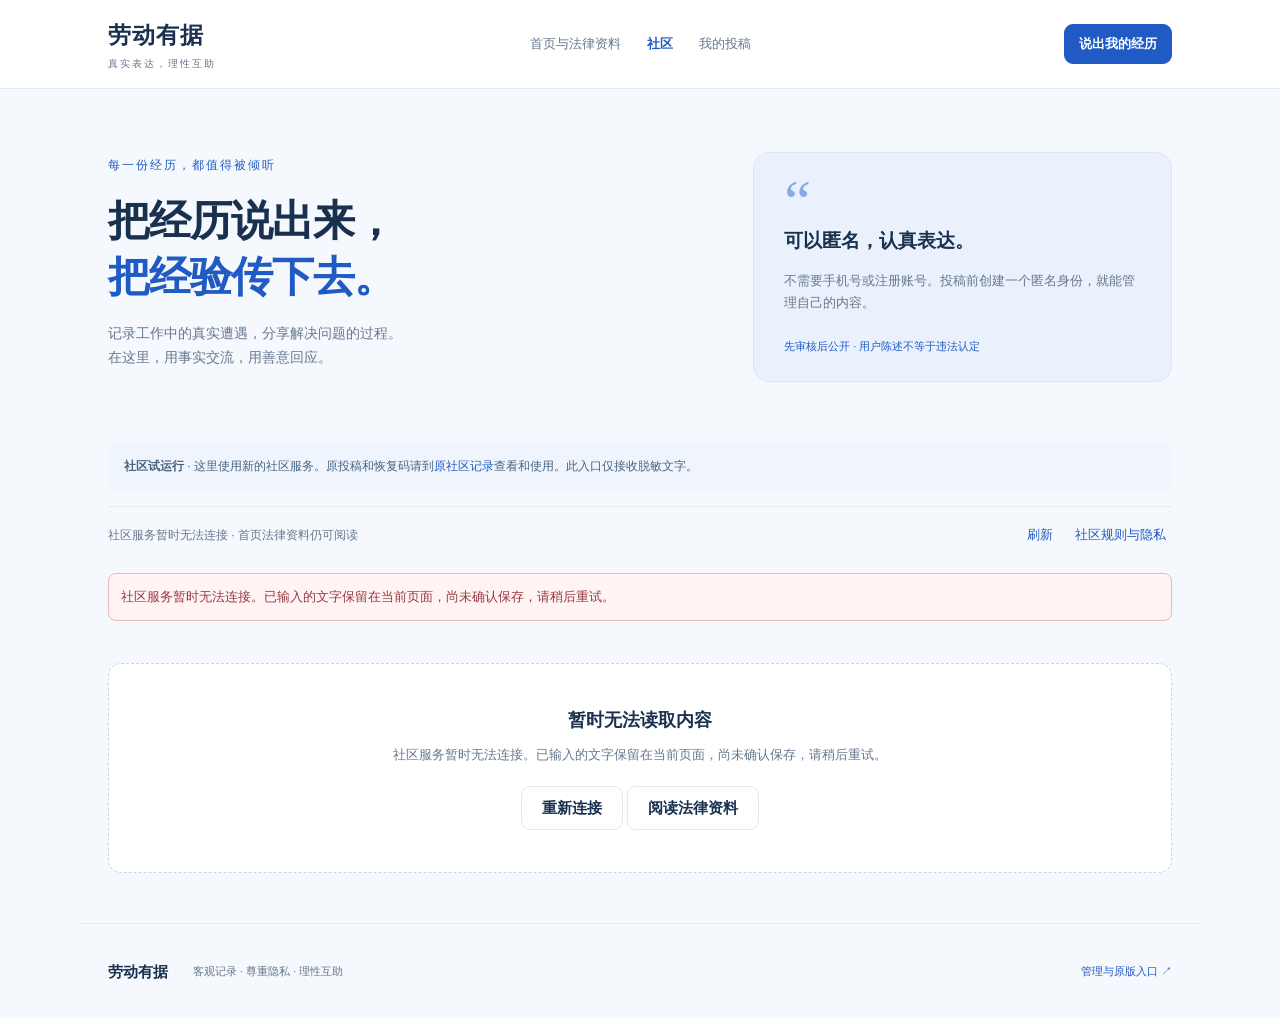
==== community-cn.html @ d6c0712d "接入腾讯云匿名社区试运行页面 新增匿名投稿、评论回复、审核进度和企业搜索入口，连接上海 CloudBase PostgreSQL。新旧社区身份与记录隔离，保留原社区记录入口。文件上传及手机号登录尚未开" ====
<!doctype html>
<html lang="zh-CN"><head><meta charset="utf-8"><meta name="viewport" content="width=device-width,initial-scale=1"><meta name="referrer" content="no-referrer"><meta name="description" content="劳动有据社区：匿名讲述真实职场经历，分享维权过程，理性评论交流。投稿和评论审核后公开。"><meta http-equiv="Content-Security-Policy" content="default-src 'none'; script-src 'self'; style-src 'self'; connect-src 'self' https://uncomfortable-trout-d4br5a14f22b-1525819918.ap-shanghai.app.tcloudbase.com; img-src 'self' data:; base-uri 'none'; form-action 'none'; object-src 'none'"><title>社区试运行 · 劳动有据</title><link rel="stylesheet" href="community.css"></head>
<body><a class="skip" href="#content">跳到社区内容</a><header><div class="wrap top"><a class="brand" href="./">劳动有据<small>真实表达，理性互助</small></a><nav aria-label="主导航"><a href="./">首页与法律资料</a><a href="#feed" data-nav="feed">社区</a><a href="#mine" data-nav="mine">我的投稿</a></nav><button class="button primary small" data-action="compose">说出我的经历</button></div></header>
<main class="wrap" id="content"><section class="intro"><div><span class="eyebrow">每一份经历，都值得被倾听</span><h1>把经历说出来，<br><em>把经验传下去。</em></h1><p>记录工作中的真实遭遇，分享解决问题的过程。<br>在这里，用事实交流，用善意回应。</p></div><aside class="intro-note"><span class="note-icon" aria-hidden="true">“</span><strong>可以匿名，认真表达。</strong><p>不需要手机号或注册账号。投稿前创建一个匿名身份，就能管理自己的内容。</p><span>先审核后公开 · 用户陈述不等于违法认定</span></aside></section>
<div class="hint"><strong>社区试运行</strong> · 这里使用新的社区服务。原投稿和恢复码请到<a href="community.html#mine">原社区记录</a>查看和使用。此入口仅接收脱敏文字。</div><div class="service"><span id="connection" role="status">正在连接社区服务…</span><button class="text-button" data-action="refresh">刷新</button><button class="text-button" data-action="rules">社区规则与隐私</button></div>
<div id="notice" role="status" aria-live="polite" hidden></div><section id="app" aria-live="polite"><div class="empty">正在读取社区内容…</div></section>
<noscript><div class="empty">投稿和评论需要开启 JavaScript。你仍可<a href="./">阅读法律资料</a>。</div></noscript>
</main><footer class="wrap"><strong>劳动有据</strong><span>客观记录 · 尊重隐私 · 理性互助</span><a href="https://laodong-youju.merrydune18.chatgpt.site/" target="_blank" rel="noopener noreferrer">管理与原版入口 ↗</a></footer>
<dialog id="dialog"><div class="dialog-top"><strong id="dialog-title"></strong><button class="text-button" data-action="close-dialog" aria-label="关闭弹窗">关闭 ×</button></div><div id="dialog-content"></div></dialog>
<script src="community-cn.js" defer></script></body></html>
---- community.css ----
:root{--blue:#205bc5;--ink:#19304f;--muted:#66788f;--line:#e2e9f1;--paper:#fff;--bg:#f5f8fc;--pale:#eaf2ff}*{box-sizing:border-box}body{margin:0;background:var(--bg);color:var(--ink);font-family:-apple-system,BlinkMacSystemFont,"PingFang SC","Microsoft YaHei",sans-serif;font-size:15px;line-height:1.7}a{color:var(--blue);text-decoration:none}button,input,select,textarea{font:inherit}button,a,input,select,textarea{outline-offset:4px}button{cursor:pointer}button:disabled{cursor:wait;opacity:.6}[hidden]{display:none!important}.wrap{max-width:1120px;margin:auto;padding:0 28px}header{background:rgba(255,255,255,.97);border-bottom:1px solid var(--line)}.top{display:flex;align-items:center;justify-content:space-between;gap:20px;min-height:88px}.brand{font-size:23px;font-weight:800;color:var(--ink);letter-spacing:1px;white-space:nowrap}.brand small{display:block;font-size:10px;letter-spacing:2px;color:var(--muted);font-weight:400}nav{display:flex;gap:26px}nav a{font-size:13px;color:var(--muted)}nav a.active{color:var(--blue);font-weight:700}.button{border:1px solid var(--line);background:#fff;color:var(--ink);border-radius:9px;padding:10px 20px;display:inline-flex;align-items:center;justify-content:center;gap:7px;font-weight:600;line-height:1.5}.button:hover{background:#f3f7ff}.button.primary{background:var(--blue);border-color:var(--blue);color:white}.button.small{font-size:13px;padding:9px 14px}.text-button{color:var(--blue);background:none;border:0;padding:3px 6px;font-size:13px}.danger{color:#ac3640}.intro{display:grid;grid-template-columns:1.35fr 1fr;gap:80px;align-items:center;padding:62px 0 44px}.eyebrow{font-size:12px;color:var(--blue);letter-spacing:2px}h1{font-size:42px;line-height:1.35;letter-spacing:-1px;margin:16px 0}h1 em{font-style:normal;color:var(--blue)}.intro p{color:var(--muted);font-size:14px}.intro-note{background:#eaf1fc;border:1px solid #dae6f8;border-radius:16px;padding:24px 30px;position:relative}.intro-note strong{font-size:19px}.intro-note p{font-size:13px;margin:12px 0 18px}.intro-note>span:last-child{font-size:11px;color:var(--blue)}.note-icon{display:block;font-family:Georgia,serif;font-size:60px;line-height:.8;color:#88aae1}.service{display:flex;align-items:center;gap:10px;flex-wrap:wrap;padding:14px 0;border-top:1px solid var(--line);font-size:12px;color:var(--muted)}.service #connection{margin-right:auto}#notice{border:1px solid #b7d7bd;background:#eff8f0;padding:13px 18px;border-radius:10px;margin:10px 0 22px;font-size:13px}#notice.error,.error{border:1px solid #e7babc;background:#fff3f3;color:#963b44;padding:12px;border-radius:8px}#app{padding:20px 0 50px;min-height:280px}.section-head{display:flex;align-items:center;justify-content:space-between;gap:14px;margin-bottom:20px}.section-head h2{margin:0;font-size:24px}.section-head p{margin:5px 0 0;color:var(--muted);font-size:13px}.filters{display:grid;grid-template-columns:2fr 1fr 1fr auto;gap:10px;margin-bottom:20px}.filters input,.filters select{margin:0}.chips{display:flex;gap:8px;flex-wrap:wrap;margin:12px 0 20px}.tag{padding:3px 9px;background:var(--pale);color:var(--blue);border-radius:5px;font-size:11px;display:inline-block}.tag.neutral{color:var(--muted);background:#f0f3f7}.tag.pending{background:#fff4df;color:#90601c}.feed{display:grid;grid-template-columns:1fr 1fr;gap:16px}.card,.panel{background:white;border:1px solid var(--line);border-radius:13px;padding:24px;min-width:0}.card{display:flex;flex-direction:column;gap:10px}.card h3{font-size:18px;line-height:1.5;margin:0;overflow-wrap:anywhere}.card h3 a{color:var(--ink)}.card p{font-size:13px;color:var(--muted);margin:0;overflow-wrap:anywhere}.card .card-bottom{display:flex;justify-content:space-between;gap:10px;margin-top:auto;padding-top:14px;border-top:1px solid #edf1f5;font-size:11px;color:var(--muted)}.card-tags{display:flex;gap:7px;flex-wrap:wrap}.empty{background:white;border:1px dashed #c8d6e7;border-radius:13px;text-align:center;padding:42px 20px;color:var(--muted)}.empty h3{color:var(--ink);margin:0 0 8px}.empty p{font-size:13px;margin:6px 0 20px}.load-more{display:flex;justify-content:center;margin:22px 0}.muted{color:var(--muted);font-size:12px}.hint{background:#f0f5fd;padding:13px 16px;border-radius:8px;font-size:12px;color:#476482;margin:16px 0}.warning{background:#fff5df;color:#785b25}.form-grid{display:grid;grid-template-columns:1fr 1fr;gap:16px}label{display:block;font-size:13px;font-weight:600;margin-bottom:16px}input,select,textarea{width:100%;border:1px solid #cfdae7;border-radius:8px;padding:10px 12px;background:white;color:var(--ink);margin-top:7px;line-height:1.5}textarea{resize:vertical;min-height:110px}label small{display:block;color:var(--muted);font-size:11px;font-weight:400;margin-top:4px}.check{display:flex;align-items:flex-start;gap:10px;font-weight:400}.check input{width:17px;height:17px;flex:none;margin:3px 0 0}.actions{display:flex;flex-wrap:wrap;gap:10px;margin-top:20px}.post-title{font-size:28px;line-height:1.5;margin:12px 0;overflow-wrap:anywhere}.preserve{white-space:pre-wrap;overflow-wrap:anywhere}.post-body{line-height:1.95;margin:28px 0}.meta{display:flex;gap:12px;flex-wrap:wrap;font-size:12px;color:var(--muted)}.detail-layout{max-width:850px;margin:auto}.comment{padding:21px 0;border-bottom:1px solid var(--line)}.comment .meta{justify-content:space-between}.comment p{margin:10px 0;font-size:14px}.reply-to{font-size:11px;color:var(--blue);margin:6px 0}.comment-actions{display:flex;gap:10px}.comment-form{margin-top:25px;border-radius:10px;background:#f6f8fc;padding:18px}.reply-target{display:flex;justify-content:space-between;color:var(--blue);font-size:12px}.mine-row{padding:18px 0;border-bottom:1px solid var(--line);overflow-wrap:anywhere}.mine-row h3{font-size:16px;margin:5px 0}.mine-row p{font-size:13px}.mine-row .actions{margin-top:10px}.tabs{display:flex;gap:8px;margin:25px 0 12px}.tabs button{border:0;border-radius:6px;background:#edf3fc;color:var(--blue);padding:7px 16px}.secret{overflow-wrap:anywhere;background:#eef3fb;padding:15px;border:1px dashed #9cb7db;border-radius:8px;font:12px/1.8 monospace;user-select:all}.back{display:inline-block;font-size:13px;margin-bottom:17px}.rules h3{font-size:16px;margin:22px 0 8px}.rules p{font-size:13px;color:#536981}.rules strong{color:var(--ink)}dialog{width:min(620px,calc(100% - 28px));max-height:90vh;overflow:auto;border:1px solid var(--line);border-radius:15px;padding:24px;color:var(--ink)}dialog::backdrop{background:rgba(20,39,66,.4)}.dialog-top{display:flex;justify-content:space-between;gap:16px;align-items:center;margin-bottom:20px}.dialog-top strong{font-size:19px}footer{border-top:1px solid var(--line);display:flex;gap:25px;align-items:center;min-height:95px;color:var(--muted);font-size:11px}footer strong{color:var(--ink);font-size:15px}footer a{margin-left:auto}.skip{position:absolute;top:-100px;left:20px;padding:8px;background:white;z-index:9}.skip:focus{top:6px}@media(max-width:720px){.wrap{padding:0 18px}.top{flex-wrap:wrap;gap:12px;padding-top:15px;padding-bottom:13px}.brand{font-size:20px}.top nav{order:3;width:100%;gap:24px;padding-top:5px;border-top:1px solid #edf1f5}.top .button{margin-left:auto;font-size:12px;padding:9px 12px}.intro{grid-template-columns:1fr;gap:20px;padding:34px 0 26px}h1{font-size:34px}.intro-note{padding:20px}.note-icon{display:none}.intro-note p{margin:8px 0}.intro-note strong{font-size:16px}.filters{grid-template-columns:1fr 1fr}.filters input[type=search]{grid-column:1/-1}.filters .button{grid-column:1/-1}.feed{grid-template-columns:1fr}.card,.panel{padding:19px}.form-grid{grid-template-columns:1fr;gap:0}.post-title{font-size:23px}.section-head h2{font-size:21px}.section-head{align-items:flex-start}.meta{gap:7px}footer{flex-wrap:wrap;gap:10px;padding-top:20px!important;padding-bottom:20px!important}footer a{width:100%;margin:0}.service{font-size:11px}.service #connection{width:100%}.service .text-button{padding-left:0}.post-body{font-size:14px}}@media(prefers-reduced-motion:no-preference){.button{transition:background .15s}}@media(max-width:360px){h1{font-size:30px}.wrap{padding:0 14px}.brand small{font-size:9px}.card,.panel{padding:15px}}

.stacked{margin-top:18px}

.detail-view .intro{display:none}.detail-view .service{margin-top:24px}.button{white-space:nowrap;flex-shrink:0}input,select,textarea{min-width:0}
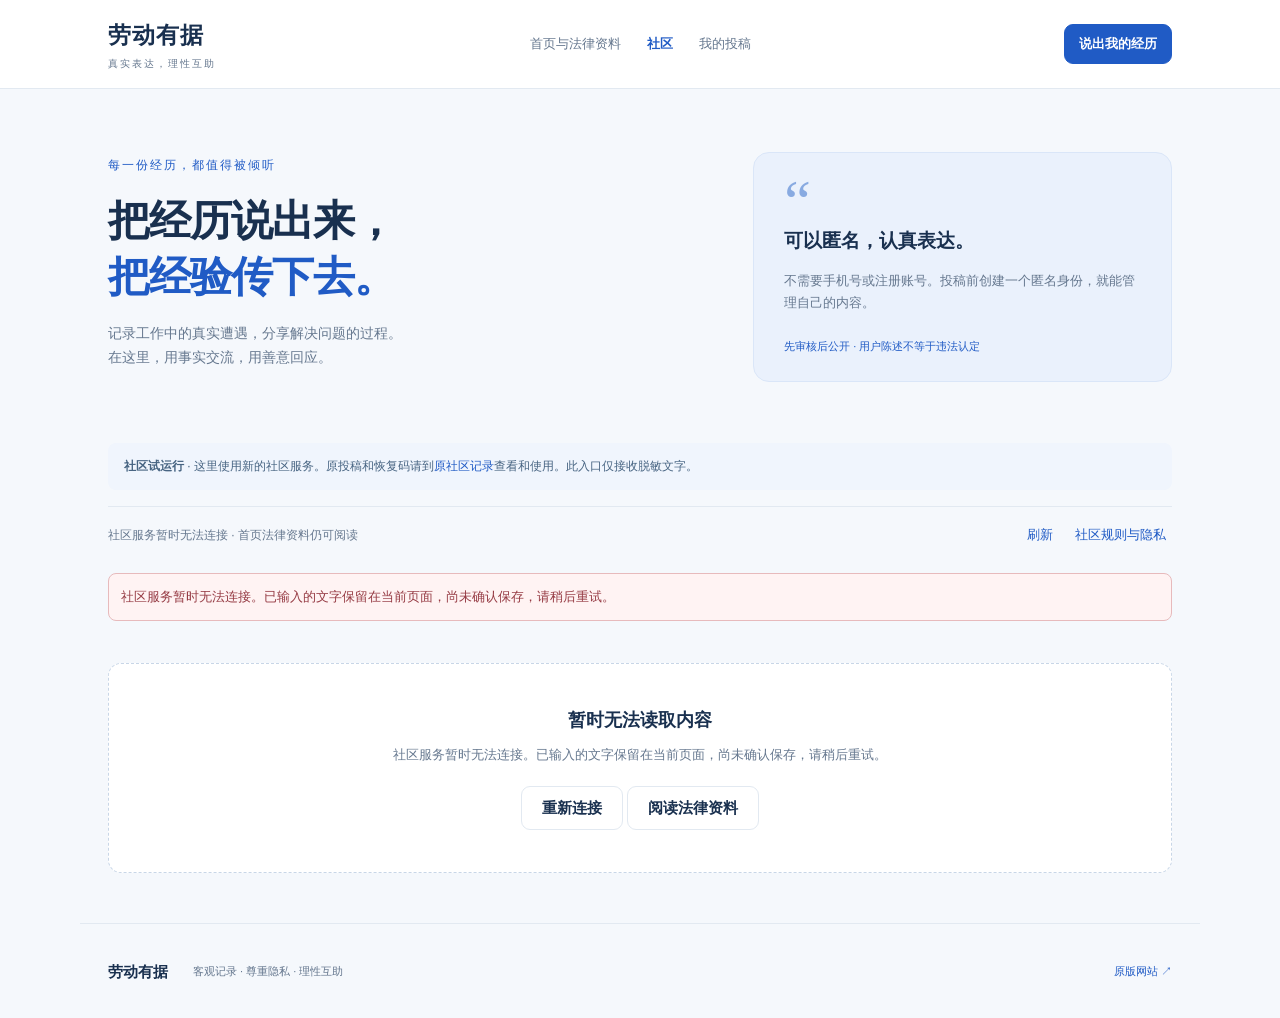
==== commit 17b290c3: "将首页社区入口连接至腾讯云试运行服务 首页四处社区入口指向 community-cn.html，明确试运行和数据处理范围。保留原 community.html、community.js 及原有记录。构" ====
--- a/community-cn.html
+++ b/community-cn.html
@@ -5,6 +5,6 @@
 <div class="hint"><strong>社区试运行</strong> · 这里使用新的社区服务。原投稿和恢复码请到<a href="community.html#mine">原社区记录</a>查看和使用。此入口仅接收脱敏文字。</div><div class="service"><span id="connection" role="status">正在连接社区服务…</span><button class="text-button" data-action="refresh">刷新</button><button class="text-button" data-action="rules">社区规则与隐私</button></div>
 <div id="notice" role="status" aria-live="polite" hidden></div><section id="app" aria-live="polite"><div class="empty">正在读取社区内容…</div></section>
 <noscript><div class="empty">投稿和评论需要开启 JavaScript。你仍可<a href="./">阅读法律资料</a>。</div></noscript>
-</main><footer class="wrap"><strong>劳动有据</strong><span>客观记录 · 尊重隐私 · 理性互助</span><a href="https://laodong-youju.merrydune18.chatgpt.site/" target="_blank" rel="noopener noreferrer">管理与原版入口 ↗</a></footer>
+</main><footer class="wrap"><strong>劳动有据</strong><span>客观记录 · 尊重隐私 · 理性互助</span><a href="https://laodong-youju.merrydune18.chatgpt.site/" target="_blank" rel="noopener noreferrer">原版网站 ↗</a></footer>
 <dialog id="dialog"><div class="dialog-top"><strong id="dialog-title"></strong><button class="text-button" data-action="close-dialog" aria-label="关闭弹窗">关闭 ×</button></div><div id="dialog-content"></div></dialog>
 <script src="community-cn.js" defer></script></body></html>
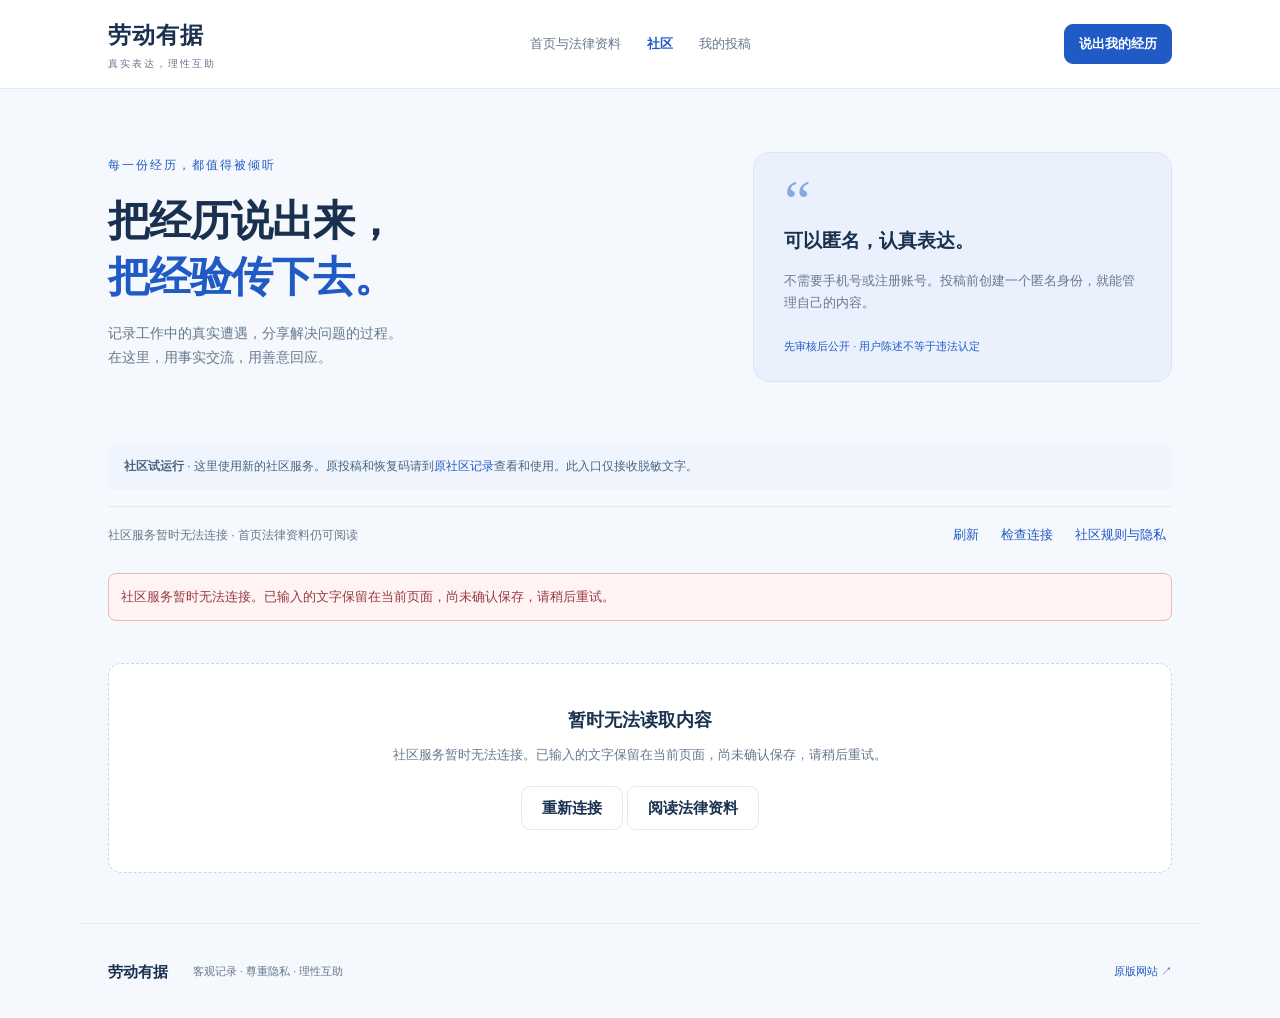
==== commit 5fc21949: "增加不创建账号的社区连接检查 检查真实数据库健康状态及 JSON POST 跨域预检。通过 accepted:false 请求验证服务端拒绝未同意规则的请求，不创建匿名身份或测试帖子。提供明确结果，便" ====
--- a/community-cn.html
+++ b/community-cn.html
@@ -2,9 +2,9 @@
 <html lang="zh-CN"><head><meta charset="utf-8"><meta name="viewport" content="width=device-width,initial-scale=1"><meta name="referrer" content="no-referrer"><meta name="description" content="劳动有据社区：匿名讲述真实职场经历，分享维权过程，理性评论交流。投稿和评论审核后公开。"><meta http-equiv="Content-Security-Policy" content="default-src 'none'; script-src 'self'; style-src 'self'; connect-src 'self' https://uncomfortable-trout-d4br5a14f22b-1525819918.ap-shanghai.app.tcloudbase.com; img-src 'self' data:; base-uri 'none'; form-action 'none'; object-src 'none'"><title>社区试运行 · 劳动有据</title><link rel="stylesheet" href="community.css"></head>
 <body><a class="skip" href="#content">跳到社区内容</a><header><div class="wrap top"><a class="brand" href="./">劳动有据<small>真实表达，理性互助</small></a><nav aria-label="主导航"><a href="./">首页与法律资料</a><a href="#feed" data-nav="feed">社区</a><a href="#mine" data-nav="mine">我的投稿</a></nav><button class="button primary small" data-action="compose">说出我的经历</button></div></header>
 <main class="wrap" id="content"><section class="intro"><div><span class="eyebrow">每一份经历，都值得被倾听</span><h1>把经历说出来，<br><em>把经验传下去。</em></h1><p>记录工作中的真实遭遇，分享解决问题的过程。<br>在这里，用事实交流，用善意回应。</p></div><aside class="intro-note"><span class="note-icon" aria-hidden="true">“</span><strong>可以匿名，认真表达。</strong><p>不需要手机号或注册账号。投稿前创建一个匿名身份，就能管理自己的内容。</p><span>先审核后公开 · 用户陈述不等于违法认定</span></aside></section>
-<div class="hint"><strong>社区试运行</strong> · 这里使用新的社区服务。原投稿和恢复码请到<a href="community.html#mine">原社区记录</a>查看和使用。此入口仅接收脱敏文字。</div><div class="service"><span id="connection" role="status">正在连接社区服务…</span><button class="text-button" data-action="refresh">刷新</button><button class="text-button" data-action="rules">社区规则与隐私</button></div>
+<div class="hint"><strong>社区试运行</strong> · 这里使用新的社区服务。原投稿和恢复码请到<a href="community.html#mine">原社区记录</a>查看和使用。此入口仅接收脱敏文字。</div><div class="service"><span id="connection" role="status">正在连接社区服务…</span><button class="text-button" data-action="refresh">刷新</button><button class="text-button" data-action="check-connection">检查连接</button><button class="text-button" data-action="rules">社区规则与隐私</button></div>
 <div id="notice" role="status" aria-live="polite" hidden></div><section id="app" aria-live="polite"><div class="empty">正在读取社区内容…</div></section>
 <noscript><div class="empty">投稿和评论需要开启 JavaScript。你仍可<a href="./">阅读法律资料</a>。</div></noscript>
 </main><footer class="wrap"><strong>劳动有据</strong><span>客观记录 · 尊重隐私 · 理性互助</span><a href="https://laodong-youju.merrydune18.chatgpt.site/" target="_blank" rel="noopener noreferrer">原版网站 ↗</a></footer>
 <dialog id="dialog"><div class="dialog-top"><strong id="dialog-title"></strong><button class="text-button" data-action="close-dialog" aria-label="关闭弹窗">关闭 ×</button></div><div id="dialog-content"></div></dialog>
-<script src="community-cn.js" defer></script></body></html>
+<script src="community-cn.js?v=20261107-connect" defer></script></body></html>
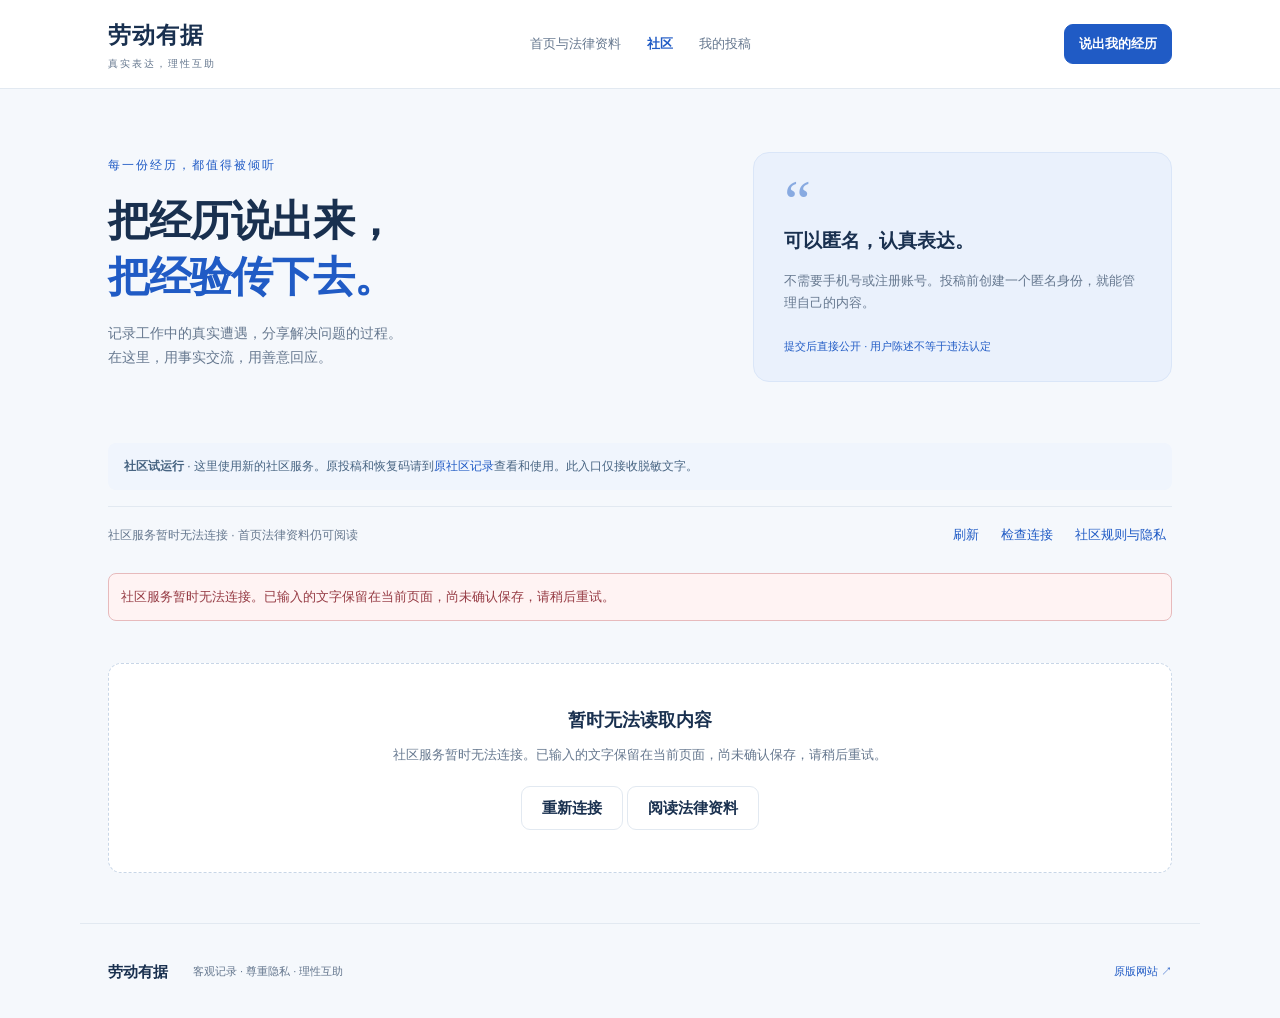
==== commit f7810209: "取消新版社区投稿与评论的人工预审核 腾讯云发布规则已更新：新投稿与评论提交后直接公开。同步首页、社区按钮、公开确认与隐私说明；保留个人信息拦截、本人撤回、举报和事后内容管理。历史未公开内容不自动公开；" ====
--- a/community-cn.html
+++ b/community-cn.html
@@ -1,10 +1,10 @@
 <!doctype html>
-<html lang="zh-CN"><head><meta charset="utf-8"><meta name="viewport" content="width=device-width,initial-scale=1"><meta name="referrer" content="no-referrer"><meta name="description" content="劳动有据社区：匿名讲述真实职场经历，分享维权过程，理性评论交流。投稿和评论审核后公开。"><meta http-equiv="Content-Security-Policy" content="default-src 'none'; script-src 'self'; style-src 'self'; connect-src 'self' https://uncomfortable-trout-d4br5a14f22b-1525819918.ap-shanghai.app.tcloudbase.com; img-src 'self' data:; base-uri 'none'; form-action 'none'; object-src 'none'"><title>社区试运行 · 劳动有据</title><link rel="stylesheet" href="community.css"></head>
+<html lang="zh-CN"><head><meta charset="utf-8"><meta name="viewport" content="width=device-width,initial-scale=1"><meta name="referrer" content="no-referrer"><meta name="description" content="劳动有据社区：匿名讲述真实职场经历，分享维权过程，理性评论交流。投稿和评论提交后直接公开。"><meta http-equiv="Content-Security-Policy" content="default-src 'none'; script-src 'self'; style-src 'self'; connect-src 'self' https://uncomfortable-trout-d4br5a14f22b-1525819918.ap-shanghai.app.tcloudbase.com; img-src 'self' data:; base-uri 'none'; form-action 'none'; object-src 'none'"><title>社区试运行 · 劳动有据</title><link rel="stylesheet" href="community.css"></head>
 <body><a class="skip" href="#content">跳到社区内容</a><header><div class="wrap top"><a class="brand" href="./">劳动有据<small>真实表达，理性互助</small></a><nav aria-label="主导航"><a href="./">首页与法律资料</a><a href="#feed" data-nav="feed">社区</a><a href="#mine" data-nav="mine">我的投稿</a></nav><button class="button primary small" data-action="compose">说出我的经历</button></div></header>
-<main class="wrap" id="content"><section class="intro"><div><span class="eyebrow">每一份经历，都值得被倾听</span><h1>把经历说出来，<br><em>把经验传下去。</em></h1><p>记录工作中的真实遭遇，分享解决问题的过程。<br>在这里，用事实交流，用善意回应。</p></div><aside class="intro-note"><span class="note-icon" aria-hidden="true">“</span><strong>可以匿名，认真表达。</strong><p>不需要手机号或注册账号。投稿前创建一个匿名身份，就能管理自己的内容。</p><span>先审核后公开 · 用户陈述不等于违法认定</span></aside></section>
+<main class="wrap" id="content"><section class="intro"><div><span class="eyebrow">每一份经历，都值得被倾听</span><h1>把经历说出来，<br><em>把经验传下去。</em></h1><p>记录工作中的真实遭遇，分享解决问题的过程。<br>在这里，用事实交流，用善意回应。</p></div><aside class="intro-note"><span class="note-icon" aria-hidden="true">“</span><strong>可以匿名，认真表达。</strong><p>不需要手机号或注册账号。投稿前创建一个匿名身份，就能管理自己的内容。</p><span>提交后直接公开 · 用户陈述不等于违法认定</span></aside></section>
 <div class="hint"><strong>社区试运行</strong> · 这里使用新的社区服务。原投稿和恢复码请到<a href="community.html#mine">原社区记录</a>查看和使用。此入口仅接收脱敏文字。</div><div class="service"><span id="connection" role="status">正在连接社区服务…</span><button class="text-button" data-action="refresh">刷新</button><button class="text-button" data-action="check-connection">检查连接</button><button class="text-button" data-action="rules">社区规则与隐私</button></div>
 <div id="notice" role="status" aria-live="polite" hidden></div><section id="app" aria-live="polite"><div class="empty">正在读取社区内容…</div></section>
 <noscript><div class="empty">投稿和评论需要开启 JavaScript。你仍可<a href="./">阅读法律资料</a>。</div></noscript>
 </main><footer class="wrap"><strong>劳动有据</strong><span>客观记录 · 尊重隐私 · 理性互助</span><a href="https://laodong-youju.merrydune18.chatgpt.site/" target="_blank" rel="noopener noreferrer">原版网站 ↗</a></footer>
 <dialog id="dialog"><div class="dialog-top"><strong id="dialog-title"></strong><button class="text-button" data-action="close-dialog" aria-label="关闭弹窗">关闭 ×</button></div><div id="dialog-content"></div></dialog>
-<script src="community-cn.js?v=20261107-connect" defer></script></body></html>
+<script src="community-cn.js?v=20261107-direct" defer></script></body></html>
